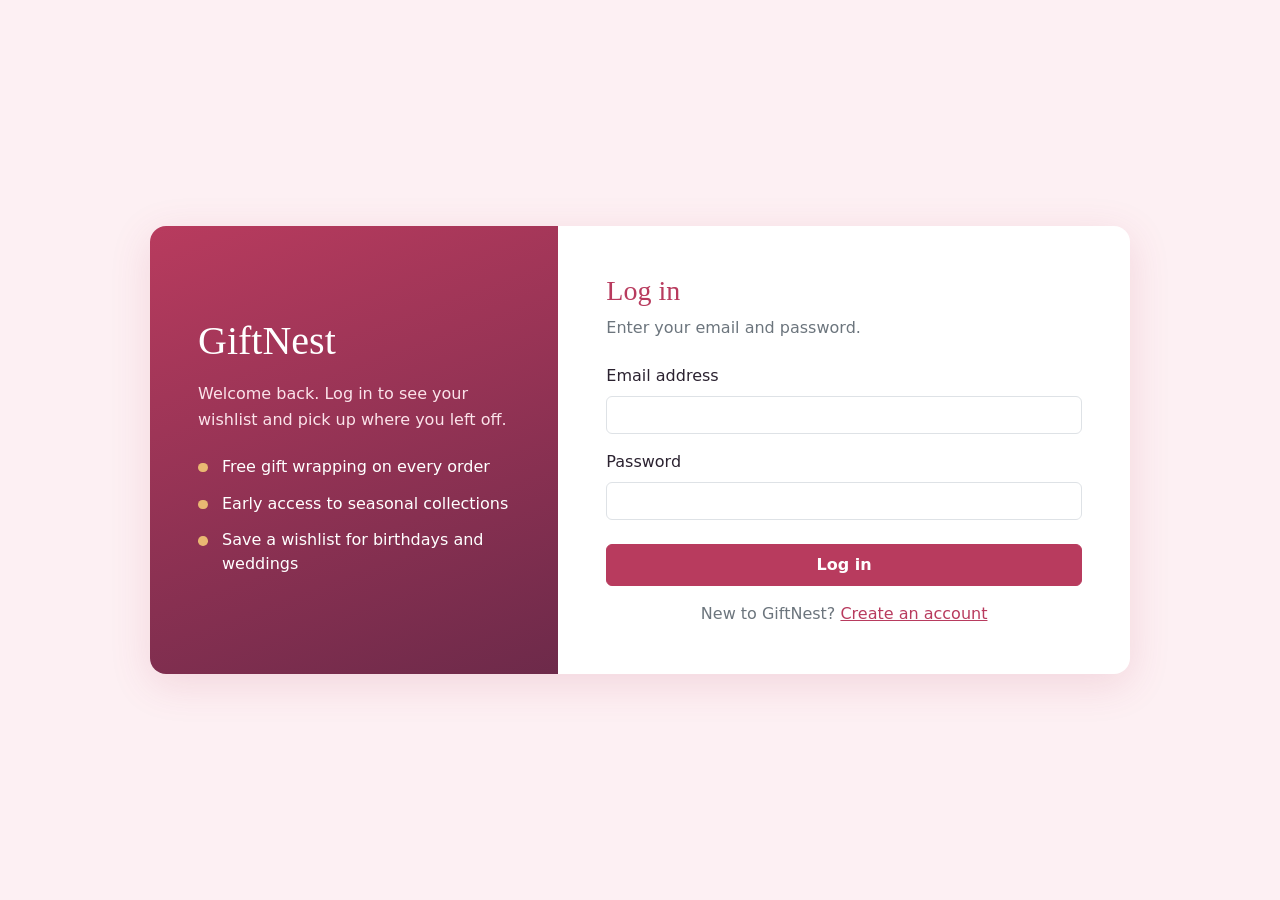
==== login.html @ 0754a4fa "Add files via upload" ====
<!DOCTYPE html>
<html lang="en">
<head>
  <meta charset="UTF-8">
  <meta name="viewport" content="width=device-width, initial-scale=1">
  <title>Log in | GiftNest</title>
  <link href="https://cdn.jsdelivr.net/npm/bootstrap@5.3.3/dist/css/bootstrap.min.css" rel="stylesheet">
  <link href="style.css" rel="stylesheet">
</head>
<body>
  <main class="signup-page d-flex align-items-center py-4">
    <div class="container">
      <div class="row g-0 signup-wrapper mx-auto">

        <!-- Left side: brand message -->
        <section class="col-lg-5 brand-panel d-flex flex-column justify-content-center p-4 p-lg-5">
          <h1 class="brand-name">GiftNest</h1>
          <p class="brand-text">Welcome back. Log in to see your wishlist and pick up where you left off.</p>
          <ul class="list-unstyled brand-perks mb-0">
            <li>Free gift wrapping on every order</li>
            <li>Early access to seasonal collections</li>
            <li>Save a wishlist for birthdays and weddings</li>
          </ul>
        </section>

        <!-- Right side: login form -->
        <section class="col-lg-7 form-panel p-4 p-lg-5 d-flex flex-column justify-content-center">
          <h2 class="h3 form-title">Log in</h2>
          <p class="text-secondary mb-4">Enter your email and password.</p>

          <!-- Shown after a successful signup -->
          <div id="signup-success" class="alert alert-success d-none" role="alert">
            Account created! Please log in.
          </div>

          <!-- Shown when no account exists for the email -->
          <div id="no-account" class="alert alert-warning d-none" role="alert">
            We couldn't find an account with that email.
            <a href="signup.html" class="alert-link">Create one here</a>.
          </div>

          <!-- Shown after a successful login -->
          <div id="login-success" class="alert alert-success d-none" role="alert"></div>

          <form id="login-form" novalidate>
            <div class="mb-3">
              <label for="email" class="form-label">Email address</label>
              <input type="email" class="form-control" id="email" required>
              <div class="invalid-feedback">Enter a valid email, like name@example.com.</div>
            </div>

            <div class="mb-4">
              <label for="password" class="form-label">Password</label>
              <input type="password" class="form-control" id="password" required>
              <div class="invalid-feedback" id="password-feedback">Enter your password.</div>
            </div>

            <button type="submit" class="btn btn-gift w-100 py-2">Log in</button>
            <p class="text-center text-secondary mt-3 mb-0">
              New to GiftNest? <a href="signup.html">Create an account</a>
            </p>
          </form>
        </section>

      </div>
    </div>
  </main>

  <script src="https://cdn.jsdelivr.net/npm/bootstrap@5.3.3/dist/js/bootstrap.bundle.min.js"></script>
  <script src="login.js"></script>
</body>
</html>
---- style.css ----
:root {
  --rose: #b83b5e;
  --rose-dark: #962f4c;
  --blush: #fdf0f3;
  --gold: #e9b872;
  --ink: #2b2230;
}

body {
  font-family: "Segoe UI", system-ui, sans-serif;
  color: var(--ink);
  background: var(--blush);
}

.signup-page {
  min-height: 100vh;
}

.signup-wrapper {
  max-width: 980px;
  border-radius: 1rem;
  overflow: hidden;
  background: #fff;
  box-shadow: 0 10px 40px rgba(184, 59, 94, 0.15);
}

/* Left brand panel */
.brand-panel {
  background: linear-gradient(160deg, var(--rose) 0%, #6d2a4a 100%);
  color: #fff;
}

.brand-name {
  font-family: Georgia, "Times New Roman", serif;
  font-size: 2.5rem;
  margin-bottom: 1rem;
}

.brand-text {
  color: #fbe3ea;
  line-height: 1.6;
}

.brand-perks li {
  padding: 0.4rem 0 0.4rem 1.5rem;
  position: relative;
}

.brand-perks li::before {
  content: "";
  position: absolute;
  left: 0;
  top: 0.9rem;
  width: 0.6rem;
  height: 0.6rem;
  border-radius: 50%;
  background: var(--gold);
}

/* Right form panel */
.form-title {
  font-family: Georgia, "Times New Roman", serif;
  color: var(--rose);
}

.form-control:focus,
.form-select:focus,
.form-check-input:focus {
  border-color: var(--rose);
  box-shadow: 0 0 0 0.2rem rgba(184, 59, 94, 0.2);
}

.form-check-input:checked {
  background-color: var(--rose);
  border-color: var(--rose);
}

.btn-gift {
  background: var(--rose);
  border-color: var(--rose);
  color: #fff;
  font-weight: 600;
}

.btn-gift:hover {
  background: var(--rose-dark);
  border-color: var(--rose-dark);
  color: #fff;
}

a {
  color: var(--rose);
}
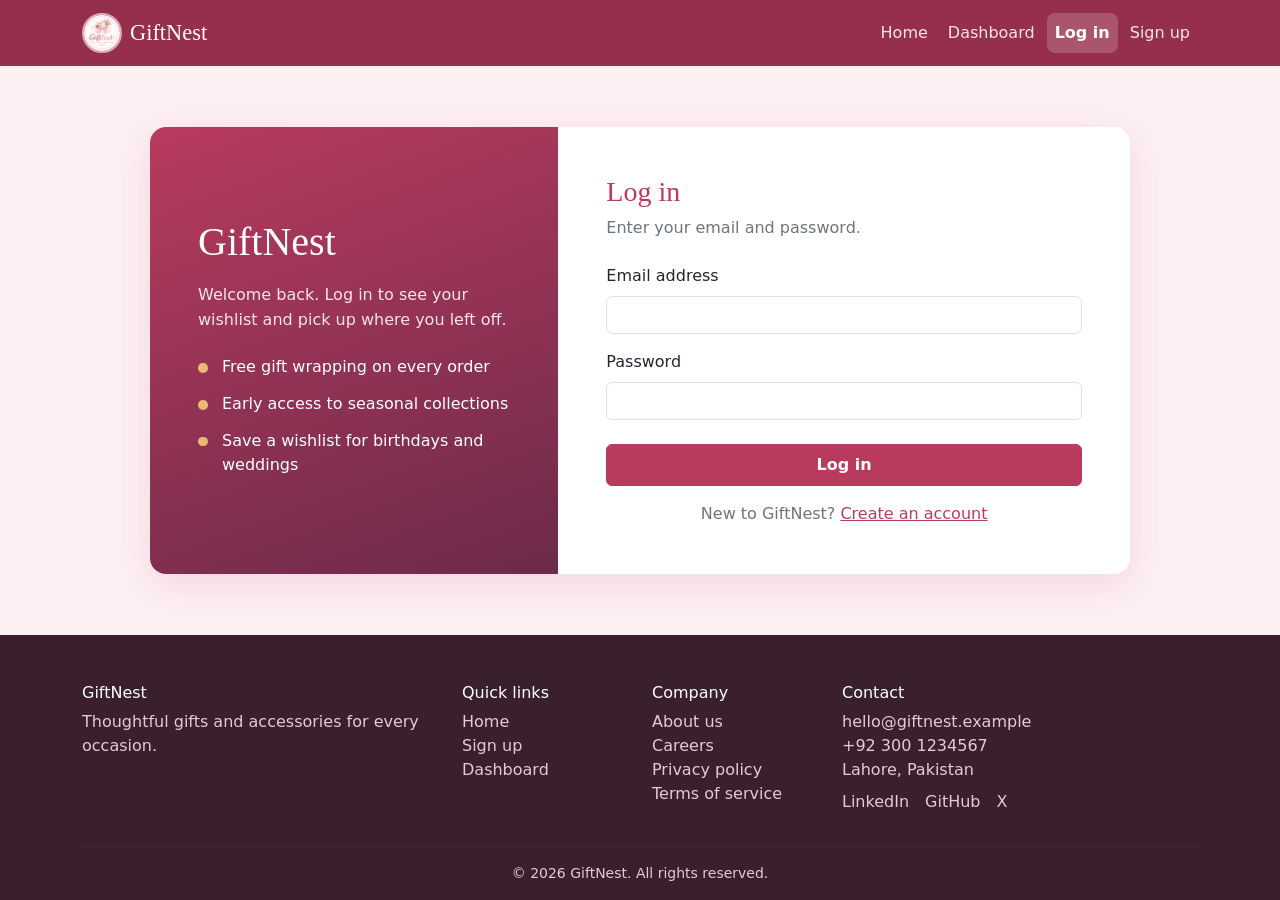
==== commit 22842eb0: "Initial commit" ====
--- a/login.html
+++ b/login.html
@@ -1,72 +1,122 @@
-<!DOCTYPE html>
-<html lang="en">
-<head>
-  <meta charset="UTF-8">
-  <meta name="viewport" content="width=device-width, initial-scale=1">
-  <title>Log in | GiftNest</title>
-  <link href="https://cdn.jsdelivr.net/npm/bootstrap@5.3.3/dist/css/bootstrap.min.css" rel="stylesheet">
-  <link href="style.css" rel="stylesheet">
-</head>
-<body>
-  <main class="signup-page d-flex align-items-center py-4">
-    <div class="container">
-      <div class="row g-0 signup-wrapper mx-auto">
-
-        <!-- Left side: brand message -->
-        <section class="col-lg-5 brand-panel d-flex flex-column justify-content-center p-4 p-lg-5">
-          <h1 class="brand-name">GiftNest</h1>
-          <p class="brand-text">Welcome back. Log in to see your wishlist and pick up where you left off.</p>
-          <ul class="list-unstyled brand-perks mb-0">
-            <li>Free gift wrapping on every order</li>
-            <li>Early access to seasonal collections</li>
-            <li>Save a wishlist for birthdays and weddings</li>
-          </ul>
-        </section>
-
-        <!-- Right side: login form -->
-        <section class="col-lg-7 form-panel p-4 p-lg-5 d-flex flex-column justify-content-center">
-          <h2 class="h3 form-title">Log in</h2>
-          <p class="text-secondary mb-4">Enter your email and password.</p>
-
-          <!-- Shown after a successful signup -->
-          <div id="signup-success" class="alert alert-success d-none" role="alert">
-            Account created! Please log in.
-          </div>
-
-          <!-- Shown when no account exists for the email -->
-          <div id="no-account" class="alert alert-warning d-none" role="alert">
-            We couldn't find an account with that email.
-            <a href="signup.html" class="alert-link">Create one here</a>.
-          </div>
-
-          <!-- Shown after a successful login -->
-          <div id="login-success" class="alert alert-success d-none" role="alert"></div>
-
-          <form id="login-form" novalidate>
-            <div class="mb-3">
-              <label for="email" class="form-label">Email address</label>
-              <input type="email" class="form-control" id="email" required>
-              <div class="invalid-feedback">Enter a valid email, like name@example.com.</div>
-            </div>
-
-            <div class="mb-4">
-              <label for="password" class="form-label">Password</label>
-              <input type="password" class="form-control" id="password" required>
-              <div class="invalid-feedback" id="password-feedback">Enter your password.</div>
-            </div>
-
-            <button type="submit" class="btn btn-gift w-100 py-2">Log in</button>
-            <p class="text-center text-secondary mt-3 mb-0">
-              New to GiftNest? <a href="signup.html">Create an account</a>
-            </p>
-          </form>
-        </section>
-
-      </div>
-    </div>
-  </main>
-
-  <script src="https://cdn.jsdelivr.net/npm/bootstrap@5.3.3/dist/js/bootstrap.bundle.min.js"></script>
-  <script src="login.js"></script>
-</body>
+<!DOCTYPE html>
+<html lang="en">
+<head>
+  <meta charset="UTF-8">
+  <meta name="viewport" content="width=device-width, initial-scale=1">
+  <title>Log in | GiftNest</title>
+  <link href="https://cdn.jsdelivr.net/npm/bootstrap@5.3.3/dist/css/bootstrap.min.css" rel="stylesheet">
+  <link href="style.css" rel="stylesheet">
+</head>
+<body class="d-flex flex-column min-vh-100">
+
+  <header>
+    <nav class="navbar navbar-expand-lg navbar-gift">
+      <div class="container">
+        <a class="navbar-brand d-flex align-items-center gap-2" href="index.html">
+          <img src="logo.png" alt="GiftNest logo" class="brand-logo"> GiftNest
+        </a>
+        <button class="navbar-toggler" type="button" data-bs-toggle="collapse" data-bs-target="#mainMenu" aria-controls="mainMenu" aria-expanded="false" aria-label="Toggle navigation">
+          <span class="navbar-toggler-icon"></span>
+        </button>
+        <div class="collapse navbar-collapse" id="mainMenu">
+          <ul class="navbar-nav ms-auto gap-lg-1">
+            <li class="nav-item"><a class="nav-link" href="index.html">Home</a></li>
+            <li class="nav-item"><a class="nav-link" href="dashboard.html">Dashboard</a></li>
+            <li class="nav-item"><a class="nav-link active" aria-current="page" href="login.html">Log in</a></li>
+            <li class="nav-item"><a class="nav-link" href="signup.html">Sign up</a></li>
+          </ul>
+        </div>
+      </div>
+    </nav>
+  </header>
+
+  <main class="flex-grow-1 auth-page d-flex align-items-center">
+    <div class="container">
+      <div class="row g-0 auth-wrapper mx-auto">
+
+        <section class="col-lg-5 brand-panel d-flex flex-column justify-content-center p-4 p-lg-5">
+          <h1 class="brand-name">GiftNest</h1>
+          <p class="brand-text">Welcome back. Log in to see your wishlist and pick up where you left off.</p>
+          <ul class="list-unstyled brand-perks mb-0">
+            <li>Free gift wrapping on every order</li>
+            <li>Early access to seasonal collections</li>
+            <li>Save a wishlist for birthdays and weddings</li>
+          </ul>
+        </section>
+
+        <section class="col-lg-7 form-panel p-4 p-lg-5 d-flex flex-column justify-content-center">
+          <h2 class="h3 form-title">Log in</h2>
+          <p class="text-secondary mb-4">Enter your email and password.</p>
+
+          <div id="no-account" class="alert alert-warning d-none" role="alert">
+            We couldn't find an account with that email.
+            <a href="signup.html" class="alert-link">Create one here</a>.
+          </div>
+
+          <form id="login-form" novalidate>
+            <div class="mb-3">
+              <label for="email" class="form-label">Email address</label>
+              <input type="email" class="form-control" id="email" required>
+              <div class="invalid-feedback">Enter a valid email, like name@example.com.</div>
+            </div>
+
+            <div class="mb-4">
+              <label for="password" class="form-label">Password</label>
+              <input type="password" class="form-control" id="password" required>
+              <div class="invalid-feedback" id="password-feedback">Enter your password.</div>
+            </div>
+
+            <button type="submit" class="btn btn-gift w-100 py-2">Log in</button>
+            <p class="text-center text-secondary mt-3 mb-0">
+              New to GiftNest? <a href="signup.html">Create an account</a>
+            </p>
+          </form>
+        </section>
+
+      </div>
+    </div>
+  </main>
+
+  <footer class="site-footer pt-5 pb-3">
+    <div class="container">
+      <div class="row g-4">
+        <div class="col-12 col-lg-4">
+          <h2>GiftNest</h2>
+          <p>Thoughtful gifts and accessories for every occasion.</p>
+        </div>
+        <div class="col-6 col-md-3 col-lg-2">
+          <h2>Quick links</h2>
+          <ul class="list-unstyled">
+            <li><a href="index.html">Home</a></li>
+            <li><a href="signup.html">Sign up</a></li>
+            <li><a href="dashboard.html">Dashboard</a></li>
+          </ul>
+        </div>
+        <div class="col-6 col-md-3 col-lg-2">
+          <h2>Company</h2>
+          <ul class="list-unstyled">
+            <li><a href="#">About us</a></li>
+            <li><a href="#">Careers</a></li>
+            <li><a href="#">Privacy policy</a></li>
+            <li><a href="#">Terms of service</a></li>
+          </ul>
+        </div>
+        <div class="col-12 col-md-6 col-lg-4">
+          <h2>Contact</h2>
+          <address class="mb-2">hello@giftnest.example<br>+92 300 1234567<br>Lahore, Pakistan</address>
+          <div class="d-flex gap-3">
+            <a href="https://www.linkedin.com" target="_blank" rel="noopener">LinkedIn</a>
+            <a href="https://github.com" target="_blank" rel="noopener">GitHub</a>
+            <a href="https://x.com" target="_blank" rel="noopener">X</a>
+          </div>
+        </div>
+      </div>
+      <hr class="mt-4">
+      <p class="text-center small mb-0">&copy; 2026 GiftNest. All rights reserved.</p>
+    </div>
+  </footer>
+
+  <script src="https://cdn.jsdelivr.net/npm/bootstrap@5.3.3/dist/js/bootstrap.bundle.min.js"></script>
+  <script src="login.js"></script>
+</body>
 </html>
--- a/style.css
+++ b/style.css
@@ -1,93 +1,191 @@
-:root {
-  --rose: #b83b5e;
-  --rose-dark: #962f4c;
-  --blush: #fdf0f3;
-  --gold: #e9b872;
-  --ink: #2b2230;
-}
-
-body {
-  font-family: "Segoe UI", system-ui, sans-serif;
-  color: var(--ink);
-  background: var(--blush);
-}
-
-.signup-page {
-  min-height: 100vh;
-}
-
-.signup-wrapper {
-  max-width: 980px;
-  border-radius: 1rem;
-  overflow: hidden;
-  background: #fff;
-  box-shadow: 0 10px 40px rgba(184, 59, 94, 0.15);
-}
-
-/* Left brand panel */
-.brand-panel {
-  background: linear-gradient(160deg, var(--rose) 0%, #6d2a4a 100%);
-  color: #fff;
-}
-
-.brand-name {
-  font-family: Georgia, "Times New Roman", serif;
-  font-size: 2.5rem;
-  margin-bottom: 1rem;
-}
-
-.brand-text {
-  color: #fbe3ea;
-  line-height: 1.6;
-}
-
-.brand-perks li {
-  padding: 0.4rem 0 0.4rem 1.5rem;
-  position: relative;
-}
-
-.brand-perks li::before {
-  content: "";
-  position: absolute;
-  left: 0;
-  top: 0.9rem;
-  width: 0.6rem;
-  height: 0.6rem;
-  border-radius: 50%;
-  background: var(--gold);
-}
-
-/* Right form panel */
-.form-title {
-  font-family: Georgia, "Times New Roman", serif;
-  color: var(--rose);
-}
-
-.form-control:focus,
-.form-select:focus,
-.form-check-input:focus {
-  border-color: var(--rose);
-  box-shadow: 0 0 0 0.2rem rgba(184, 59, 94, 0.2);
-}
-
-.form-check-input:checked {
-  background-color: var(--rose);
-  border-color: var(--rose);
-}
-
-.btn-gift {
-  background: var(--rose);
-  border-color: var(--rose);
-  color: #fff;
-  font-weight: 600;
-}
-
-.btn-gift:hover {
-  background: var(--rose-dark);
-  border-color: var(--rose-dark);
-  color: #fff;
-}
-
-a {
-  color: var(--rose);
+:root {
+  --rose: #b83b5e;
+  --rose-dark: #962f4c;
+  --blush: #fdf0f3;
+  --gold: #e9b872;
+  --ink: #2b2230;
+}
+
+body {
+  font-family: "Segoe UI", system-ui, sans-serif;
+  color: var(--ink);
+  background: var(--blush);
+}
+
+a { color: var(--rose); }
+
+/* ---------- Navbar ---------- */
+.navbar-gift { background: var(--rose-dark); }
+.navbar-gift .navbar-brand {
+  color: #fff;
+  font-family: Georgia, "Times New Roman", serif;
+  font-size: 1.4rem;
+}
+.navbar-gift .nav-link {
+  color: #fbe3ea;
+  padding: 0.5rem 1rem;
+  border-radius: 0.5rem;
+}
+.navbar-gift .nav-link:hover { color: #fff; }
+.navbar-gift .nav-link.active {
+  color: #fff;
+  background: rgba(255, 255, 255, 0.18);
+  font-weight: 600;
+}
+.navbar-gift .navbar-toggler { border-color: rgba(255, 255, 255, 0.5); }
+.navbar-gift .navbar-toggler-icon {
+  background-image: url("data:image/svg+xml,%3csvg xmlns='http://www.w3.org/2000/svg' viewBox='0 0 30 30'%3e%3cpath stroke='rgba%28255,255,255,0.9%29' stroke-linecap='round' stroke-miterlimit='10' stroke-width='2' d='M4 7h22M4 15h22M4 23h22'/%3e%3c/svg%3e");
+}
+.brand-logo {
+  height: 40px;
+  width: 40px;
+  border-radius: 50%;
+  object-fit: cover;
+  border: 2px solid rgba(255, 255, 255, 0.6);
+}
+
+/* ---------- Buttons ---------- */
+.btn-gift {
+  background: var(--rose);
+  border-color: var(--rose);
+  color: #fff;
+  font-weight: 600;
+}
+.btn-gift:hover {
+  background: var(--rose-dark);
+  border-color: var(--rose-dark);
+  color: #fff;
+}
+.btn-gold {
+  background: var(--gold);
+  border-color: var(--gold);
+  color: var(--ink);
+  font-weight: 600;
+}
+.btn-gold:hover {
+  background: #dca75b;
+  border-color: #dca75b;
+  color: var(--ink);
+}
+
+/* ---------- Home page ---------- */
+.hero {
+  background: linear-gradient(135deg, var(--rose) 0%, #6d2a4a 100%);
+  color: #fff;
+  padding: 3rem 0 4rem;
+}
+.hero h1 {
+  font-family: Georgia, "Times New Roman", serif;
+  font-weight: 700;
+  line-height: 1.15;
+}
+.hero p { max-width: 36rem; color: #fbe3ea; }
+
+.section-title {
+  font-family: Georgia, "Times New Roman", serif;
+  color: var(--rose);
+  font-weight: 700;
+}
+.service-card {
+  border: 0;
+  border-top: 4px solid var(--gold);
+  box-shadow: 0 2px 12px rgba(184, 59, 94, 0.1);
+}
+.service-card .card-title { color: var(--rose); }
+
+.stats { background: #fff; }
+.stat-number {
+  font-family: Georgia, "Times New Roman", serif;
+  font-size: 2.5rem;
+  font-weight: 700;
+  color: var(--rose);
+}
+
+/* ---------- Login and signup pages ---------- */
+.auth-page { padding: 2rem 0; }
+.auth-wrapper {
+  max-width: 980px;
+  border-radius: 1rem;
+  overflow: hidden;
+  background: #fff;
+  box-shadow: 0 10px 40px rgba(184, 59, 94, 0.15);
+}
+.brand-panel {
+  background: linear-gradient(160deg, var(--rose) 0%, #6d2a4a 100%);
+  color: #fff;
+}
+.brand-name {
+  font-family: Georgia, "Times New Roman", serif;
+  font-size: 2.5rem;
+  margin-bottom: 1rem;
+}
+.brand-text { color: #fbe3ea; line-height: 1.6; }
+.brand-perks li {
+  padding: 0.4rem 0 0.4rem 1.5rem;
+  position: relative;
+}
+.brand-perks li::before {
+  content: "";
+  position: absolute;
+  left: 0;
+  top: 0.9rem;
+  width: 0.6rem;
+  height: 0.6rem;
+  border-radius: 50%;
+  background: var(--gold);
+}
+.form-title {
+  font-family: Georgia, "Times New Roman", serif;
+  color: var(--rose);
+}
+.form-control:focus,
+.form-select:focus,
+.form-check-input:focus {
+  border-color: var(--rose);
+  box-shadow: 0 0 0 0.2rem rgba(184, 59, 94, 0.2);
+}
+.form-check-input:checked {
+  background-color: var(--rose);
+  border-color: var(--rose);
+}
+
+/* ---------- Dashboard ---------- */
+.summary-card {
+  border: 0;
+  border-left: 5px solid var(--gold);
+  box-shadow: 0 2px 12px rgba(184, 59, 94, 0.1);
+}
+.summary-card .count {
+  font-size: 2rem;
+  font-weight: 700;
+  color: var(--rose);
+}
+.table thead th {
+  background: var(--rose);
+  color: #fff;
+  white-space: nowrap;
+}
+.table td { white-space: nowrap; }
+
+/* ---------- Footer ---------- */
+.site-footer { background: #3a1f2e; color: #e6c9d3; }
+.site-footer h2 { color: #fff; font-size: 1rem; }
+.site-footer a { color: #e6c9d3; text-decoration: none; }
+.site-footer a:hover { color: #fff; text-decoration: underline; }
+.site-footer hr { border-color: rgba(255, 255, 255, 0.2); }
+
+/* Tablets and phones */
+@media (max-width: 991.98px) {
+  .hero { padding: 2.5rem 0 3rem; }
+  .hero h1 { font-size: 2.5rem; }
+}
+
+@media (max-width: 575.98px) {
+  .hero { padding: 2rem 0 2.5rem; }
+  .hero h1 { font-size: 1.9rem; }
+  .hero .lead { font-size: 1rem; margin: 1rem 0 !important; }
+  .hero .btn { width: 100%; }
+  .brand-logo { height: 34px; width: 34px; }
+  .navbar-gift .navbar-brand { font-size: 1.2rem; }
+  .stat-number { font-size: 2rem; }
 }
